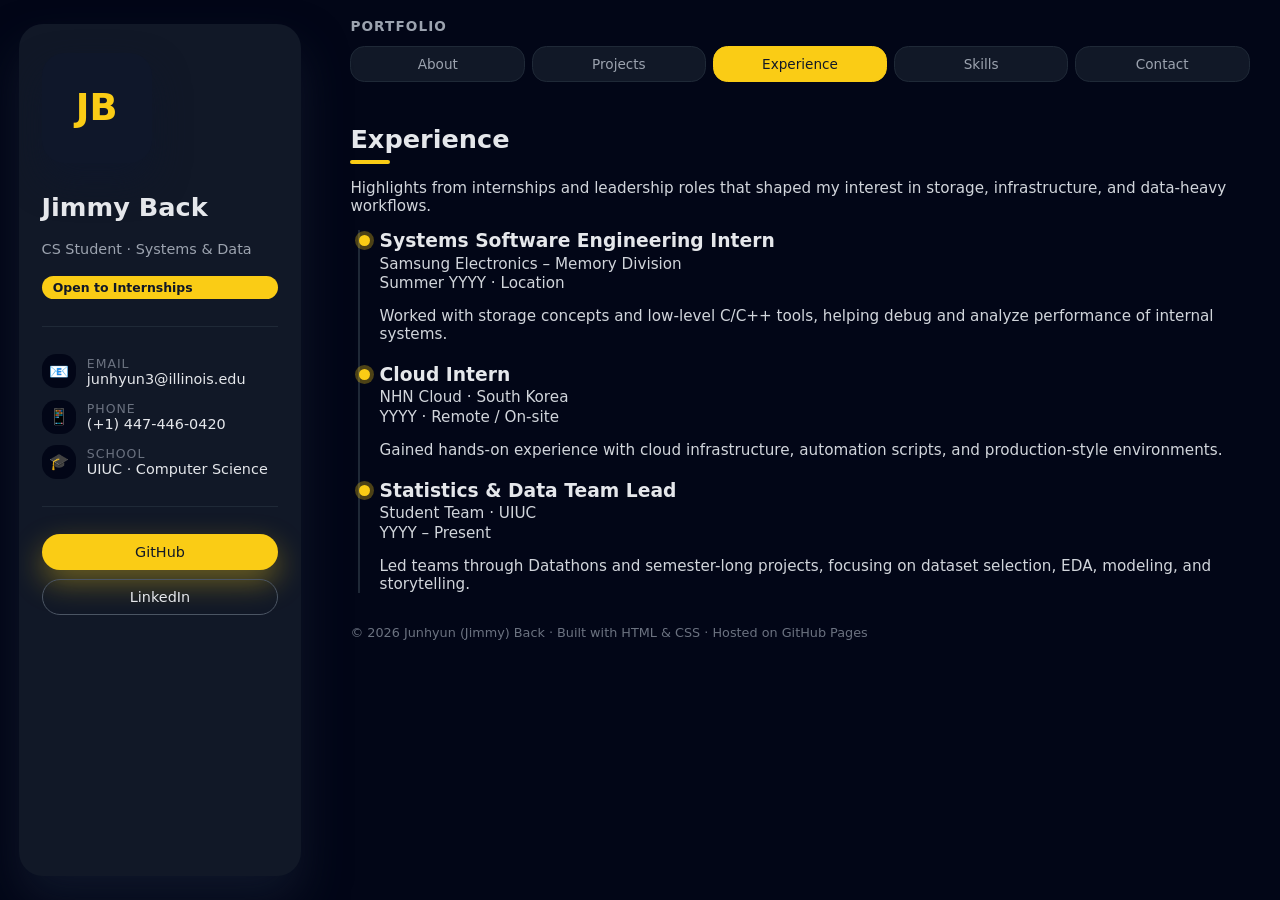
==== experience.html @ 6f3a257f "Initial setup for github portfolio website" ====
<!DOCTYPE html>
<html lang="en">
<head>
  <meta charset="UTF-8" />
  <meta name="viewport" content="width=device-width, initial-scale=1.0" />
  <title>Junhyun (Jimmy) Back | Experience</title>
  <link rel="stylesheet" href="styles.css" />
</head>
<body>
  <div class="page">
    <aside class="profile-card" data-profile-card></aside>

    <main class="main">
      <header class="topnav">
        <div class="topnav-brand">Portfolio</div>
        <nav class="topnav-tabs">
          <a href="index.html" class="tab">About</a>
          <a href="projects.html" class="tab">Projects</a>
          <a href="experience.html" class="tab active">Experience</a>
          <a href="skills.html" class="tab">Skills</a>
          <a href="contact.html" class="tab">Contact</a>
        </nav>
      </header>

      <div class="content">
        <section id="experience" class="section">
          <div class="section-header">
            <h2>Experience</h2>
            <div class="section-underline"></div>
          </div>
          <p>
            Highlights from internships and leadership roles that shaped my interest
            in storage, infrastructure, and data-heavy workflows.
          </p>
          <div class="timeline">
            <div class="timeline-item">
              <div class="dot"></div>
              <div class="timeline-content">
                <h3>Systems Software Engineering Intern</h3>
                <p class="timeline-company">Samsung Electronics – Memory Division</p>
                <p class="timeline-time">Summer YYYY · Location</p>
                <p>
                  Worked with storage concepts and low-level C/C++ tools, helping
                  debug and analyze performance of internal systems.
                </p>
              </div>
            </div>

            <div class="timeline-item">
              <div class="dot"></div>
              <div class="timeline-content">
                <h3>Cloud Intern</h3>
                <p class="timeline-company">NHN Cloud · South Korea</p>
                <p class="timeline-time">YYYY · Remote / On-site</p>
                <p>
                  Gained hands-on experience with cloud infrastructure, automation
                  scripts, and production-style environments.
                </p>
              </div>
            </div>

            <div class="timeline-item">
              <div class="dot"></div>
              <div class="timeline-content">
                <h3>Statistics & Data Team Lead</h3>
                <p class="timeline-company">Student Team · UIUC</p>
                <p class="timeline-time">YYYY – Present</p>
                <p>
                  Led teams through Datathons and semester-long projects, focusing on
                  dataset selection, EDA, modeling, and storytelling.
                </p>
              </div>
            </div>
          </div>
        </section>

        <footer class="footer">
          © <span id="year"></span> Junhyun (Jimmy) Back · Built with HTML & CSS · Hosted on GitHub Pages
        </footer>
      </div>
    </main>
  </div>

  <script src="main.js"></script>
</body>
</html>
---- styles.css ----
/* ===== Base ===== */
*,
*::before,
*::after {
  box-sizing: border-box;
}

body {
  margin: 0;
  font-family: system-ui, -apple-system, BlinkMacSystemFont, "Segoe UI",
    sans-serif;
  background: #111827; /* dark gray */
  color: #e5e7eb;
  min-height: 100vh;
  overflow-y: scroll; /* reserve space for scrollbar across pages */
  scrollbar-gutter: stable;
}

/* Layout */
.page {
  display: flex;
  min-height: 100vh;
  max-width: 1400px;
  margin: 0 auto;
}

/* ===== Left Profile Card ===== */
.profile-card {
  flex: 0 0 320px;
  background: #020617;
  padding: 1.5rem 1.2rem;
  display: flex;
  align-items: stretch;
  position: sticky;
  top: 0;
  height: 100vh;
}

.profile-inner {
  background: #111827;
  border-radius: 1.5rem;
  padding: 1.8rem 1.4rem;
  width: 100%;
  box-shadow: 0 25px 45px rgba(15, 23, 42, 0.9);
  display: flex;
  flex-direction: column;
  gap: 1.2rem;
  height: 100%;
  overflow-y: auto;
}

.avatar {
  width: 110px;
  height: 110px;
  border-radius: 1.4rem;
  background: #0f172a;
  margin-bottom: 0.6rem;
  display: flex;
  align-items: center;
  justify-content: center;
  font-size: 2.3rem;
  font-weight: 700;
  color: #facc15;
  box-shadow: 0 18px 35px rgba(15, 23, 42, 1);
}

.profile-name {
  margin: 0;
  font-size: 1.6rem;
}

.profile-role {
  margin: 0;
  color: #9ca3af;
  font-size: 0.9rem;
}

.profile-chip {
  display: inline-flex;
  align-items: center;
  padding: 0.25rem 0.7rem;
  border-radius: 999px;
  background: #facc15;
  color: #111827;
  font-size: 0.78rem;
  font-weight: 600;
}

.profile-divider {
  height: 1px;
  background: #1f2937;
  margin: 0.5rem 0;
}

.contact-list {
  display: flex;
  flex-direction: column;
  gap: 0.7rem;
}

.contact-item {
  display: flex;
  align-items: center;
  gap: 0.7rem;
}

.icon-circle {
  width: 34px;
  height: 34px;
  border-radius: 0.9rem;
  background: #020617;
  display: flex;
  align-items: center;
  justify-content: center;
  font-size: 1rem;
}

.contact-text {
  display: flex;
  flex-direction: column;
}

.contact-label {
  font-size: 0.78rem;
  color: #6b7280;
  text-transform: uppercase;
  letter-spacing: 0.08em;
}

.contact-value {
  font-size: 0.9rem;
}

.profile-actions {
  display: flex;
  flex-direction: column;
  gap: 0.6rem;
}

/* Buttons */
.btn {
  display: inline-flex;
  align-items: center;
  justify-content: center;
  border-radius: 999px;
  padding: 0.55rem 1.2rem;
  font-size: 0.9rem;
  font-weight: 500;
  border: 1px solid transparent;
  text-decoration: none;
  cursor: pointer;
  transition:
    background 0.18s ease,
    color 0.18s ease,
    box-shadow 0.18s ease,
    transform 0.08s ease,
    border-color 0.18s ease;
}

.btn.full {
  width: 100%;
}

.btn.primary {
  background: #facc15;
  color: #111827;
  box-shadow: 0 12px 30px rgba(250, 204, 21, 0.4);
}

.btn.primary:hover {
  transform: translateY(-1px);
  box-shadow: 0 18px 40px rgba(250, 204, 21, 0.55);
}

.btn.ghost {
  background: transparent;
  color: #e5e7eb;
  border-color: #4b5563;
}

.btn.ghost:hover {
  background: #1f2937;
}

/* ===== Right Main ===== */
.main {
  flex: 1;
  background: #020617;
  display: flex;
  flex-direction: column;
}

/* Top nav */
.topnav {
  padding: 1.1rem 1.9rem 0.7rem;
  display: flex;
  flex-direction: column;
  align-items: stretch;
  gap: 0.8rem;
}

.topnav-brand {
  font-weight: 600;
  letter-spacing: 0.08em;
  font-size: 0.85rem;
  color: #9ca3af;
  text-transform: uppercase;
}

.topnav-tabs {
  display: grid;
  grid-template-columns: repeat(auto-fit, minmax(130px, 1fr));
  gap: 0.4rem;
  width: 100%;
  padding: 0;
  border: 0;
}

.topnav-tabs .tab {
  padding: 0.55rem 0.95rem;
  border-radius: 0.9rem;
  font-size: 0.85rem;
  color: #9ca3af;
  text-decoration: none;
  text-align: center;
  border: 1px solid #1f2937;
  background: #111827;
  transition:
    background 0.18s ease,
    color 0.18s ease;
}

.topnav-tabs .tab:hover {
  color: #e5e7eb;
  border-color: #2b3444;
}

.topnav-tabs .tab.active {
  background: #facc15;
  color: #111827;
  border-color: #facc15;
}

/* Content */
.content {
  padding: 0.3rem 1.9rem 2rem;
}

/* Sections */
.section {
  margin-top: 1.6rem;
}

.section-header {
  margin-bottom: 0.9rem;
}

.section-header h2 {
  margin: 0;
  font-size: 1.6rem;
}

.section-underline {
  width: 40px;
  height: 4px;
  margin-top: 0.4rem;
  border-radius: 999px;
  background: #facc15;
}

.section p {
  color: #d1d5db;
  font-size: 0.95rem;
}

/* Grid */
.grid {
  display: grid;
  gap: 1rem;
}

.services {
  grid-template-columns: repeat(auto-fit, minmax(230px, 1fr));
}

/* Service Cards */
.service-card {
  background: #111827;
  border-radius: 1.1rem;
  padding: 1.2rem 1.3rem;
  box-shadow: 0 18px 40px rgba(15, 23, 42, 0.9);
  border: 1px solid #1f2937;
}

.service-icon {
  width: 42px;
  height: 42px;
  border-radius: 1rem;
  background: #facc15;
  color: #111827;
  display: flex;
  align-items: center;
  justify-content: center;
  font-size: 1.4rem;
  margin-bottom: 0.7rem;
}

.service-card h3 {
  margin: 0 0 0.4rem;
  font-size: 1.05rem;
}

.service-card p {
  margin: 0;
  font-size: 0.9rem;
  color: #d1d5db;
}

/* Projects */
.project-card {
  background: #111827;
  border-radius: 1.1rem;
  padding: 1.2rem 1.3rem;
  border: 1px solid #1f2937;
  box-shadow: 0 18px 40px rgba(15, 23, 42, 0.9);
}

.project-card h3 {
  margin: 0 0 0.5rem;
}

.project-card .pill {
  display: inline-flex;
  padding: 0.2rem 0.6rem;
  border-radius: 999px;
  background: #1f2937;
  color: #facc15;
  font-size: 0.75rem;
  margin-bottom: 0.5rem;
}

.project-card p {
  margin: 0;
  font-size: 0.9rem;
  color: #d1d5db;
}

.project-card .link {
  display: inline-block;
  margin-top: 0.7rem;
  font-size: 0.85rem;
  color: #facc15;
  text-decoration: none;
}

.project-card .link:hover {
  text-decoration: underline;
}

/* Timeline */
.timeline {
  border-left: 2px solid #1f2937;
  margin-left: 0.5rem;
  padding-left: 1.2rem;
}

.timeline-item {
  position: relative;
  margin-bottom: 1.3rem;
}

.timeline-item:last-child {
  margin-bottom: 0;
}

.dot {
  position: absolute;
  left: -1.3rem;
  top: 0.3rem;
  width: 11px;
  height: 11px;
  border-radius: 999px;
  background: #facc15;
  box-shadow: 0 0 0 4px rgba(250, 204, 21, 0.3);
}

.timeline-content h3 {
  margin: 0 0 0.2rem;
}

.timeline-company {
  margin: 0;
  font-size: 0.85rem;
  color: #9ca3af;
}

.timeline-time {
  margin: 0.1rem 0 0.4rem;
  font-size: 0.8rem;
  color: #6b7280;
}

/* Skills */
.skill-pill-row {
  display: flex;
  flex-wrap: wrap;
  gap: 0.5rem;
  margin-top: 0.7rem;
}

.skill-pill {
  padding: 0.3rem 0.7rem;
  border-radius: 999px;
  background: #111827;
  border: 1px solid #1f2937;
  font-size: 0.8rem;
}

/* Contact */
.contact-card {
  background: #111827;
  border-radius: 1.1rem;
  padding: 1.2rem 1.3rem;
  border: 1px solid #1f2937;
  box-shadow: 0 18px 40px rgba(15, 23, 42, 0.9);
}

.contact-actions {
  margin-top: 0.8rem;
  display: flex;
  gap: 0.7rem;
}

/* Footer */
.footer {
  margin-top: 2rem;
  font-size: 0.8rem;
  color: #6b7280;
}

/* ===== Responsive ===== */
@media (max-width: 980px) {
  .page {
    flex-direction: column;
  }

  .profile-card {
    flex: none;
    padding: 1.2rem 1.2rem 0.8rem;
    position: static;
    height: auto;
  }

  .main {
    padding-top: 0;
  }

  .topnav {
    padding-inline: 1.3rem;
  }

  .content {
    padding-inline: 1.3rem;
  }
}

@media (max-width: 640px) {
  .topnav-tabs {
    grid-template-columns: 1fr;
  }

  .contact-actions {
    flex-direction: column;
  }
}
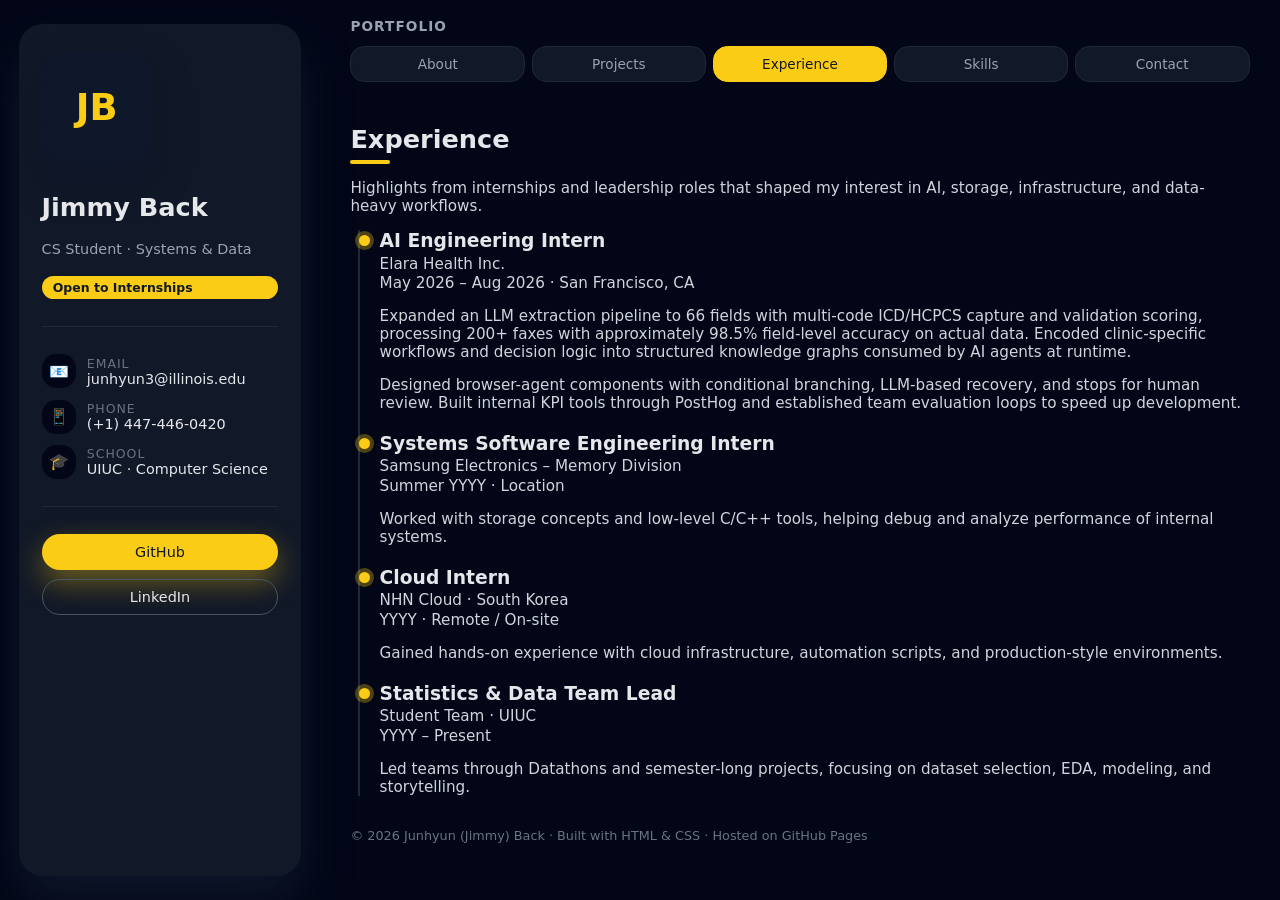
==== commit 8ee86b8f: "Add Elara Health internship to experience" ====
--- a/experience.html
+++ b/experience.html
@@ -30,9 +30,31 @@
           </div>
           <p>
             Highlights from internships and leadership roles that shaped my interest
-            in storage, infrastructure, and data-heavy workflows.
+            in AI, storage, infrastructure, and data-heavy workflows.
           </p>
           <div class="timeline">
+            <div class="timeline-item">
+              <div class="dot"></div>
+              <div class="timeline-content">
+                <h3>AI Engineering Intern</h3>
+                <p class="timeline-company">Elara Health Inc.</p>
+                <p class="timeline-time">May 2026 – Aug 2026 · San Francisco, CA</p>
+                <p>
+                  Expanded an LLM extraction pipeline to 66 fields with multi-code
+                  ICD/HCPCS capture and validation scoring, processing 200+ faxes
+                  with approximately 98.5% field-level accuracy on actual data.
+                  Encoded clinic-specific workflows and decision logic into
+                  structured knowledge graphs consumed by AI agents at runtime.
+                </p>
+                <p>
+                  Designed browser-agent components with conditional branching,
+                  LLM-based recovery, and stops for human review. Built internal
+                  KPI tools through PostHog and established team evaluation loops
+                  to speed up development.
+                </p>
+              </div>
+            </div>
+
             <div class="timeline-item">
               <div class="dot"></div>
               <div class="timeline-content">
